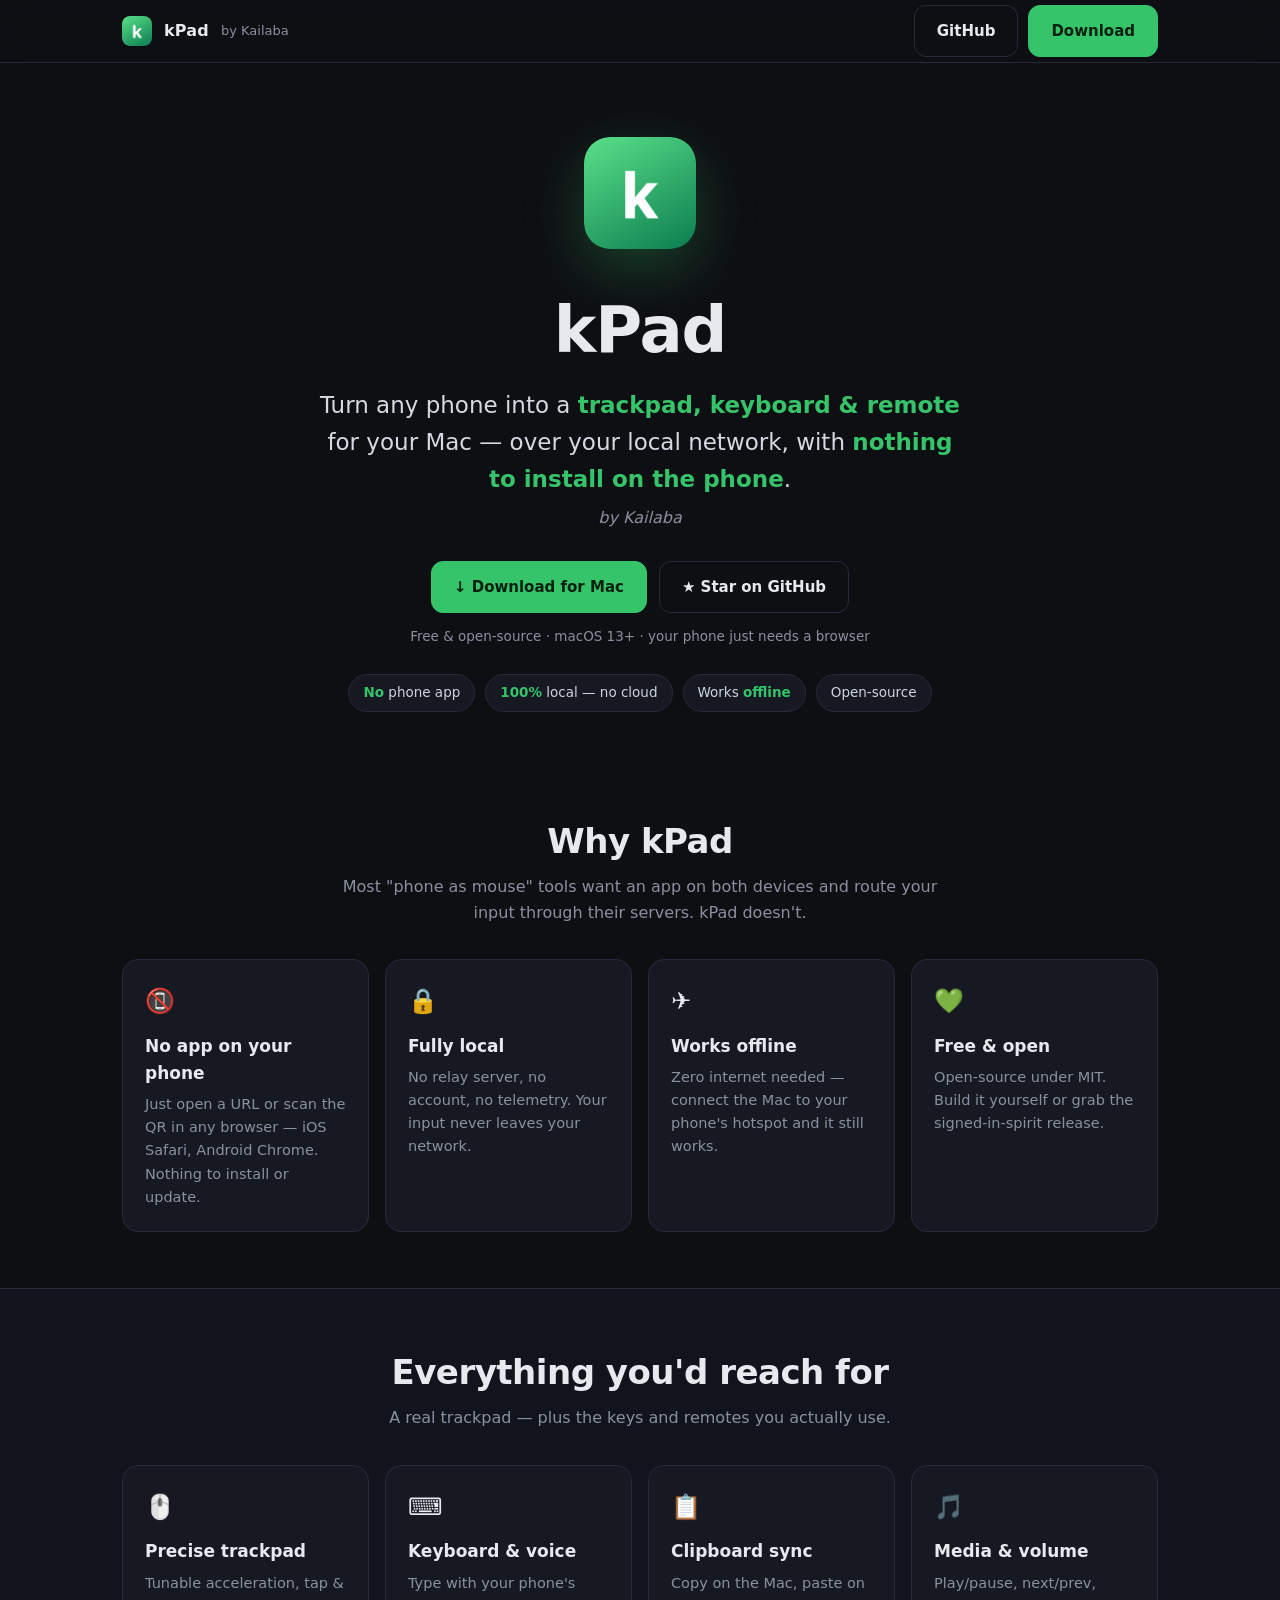
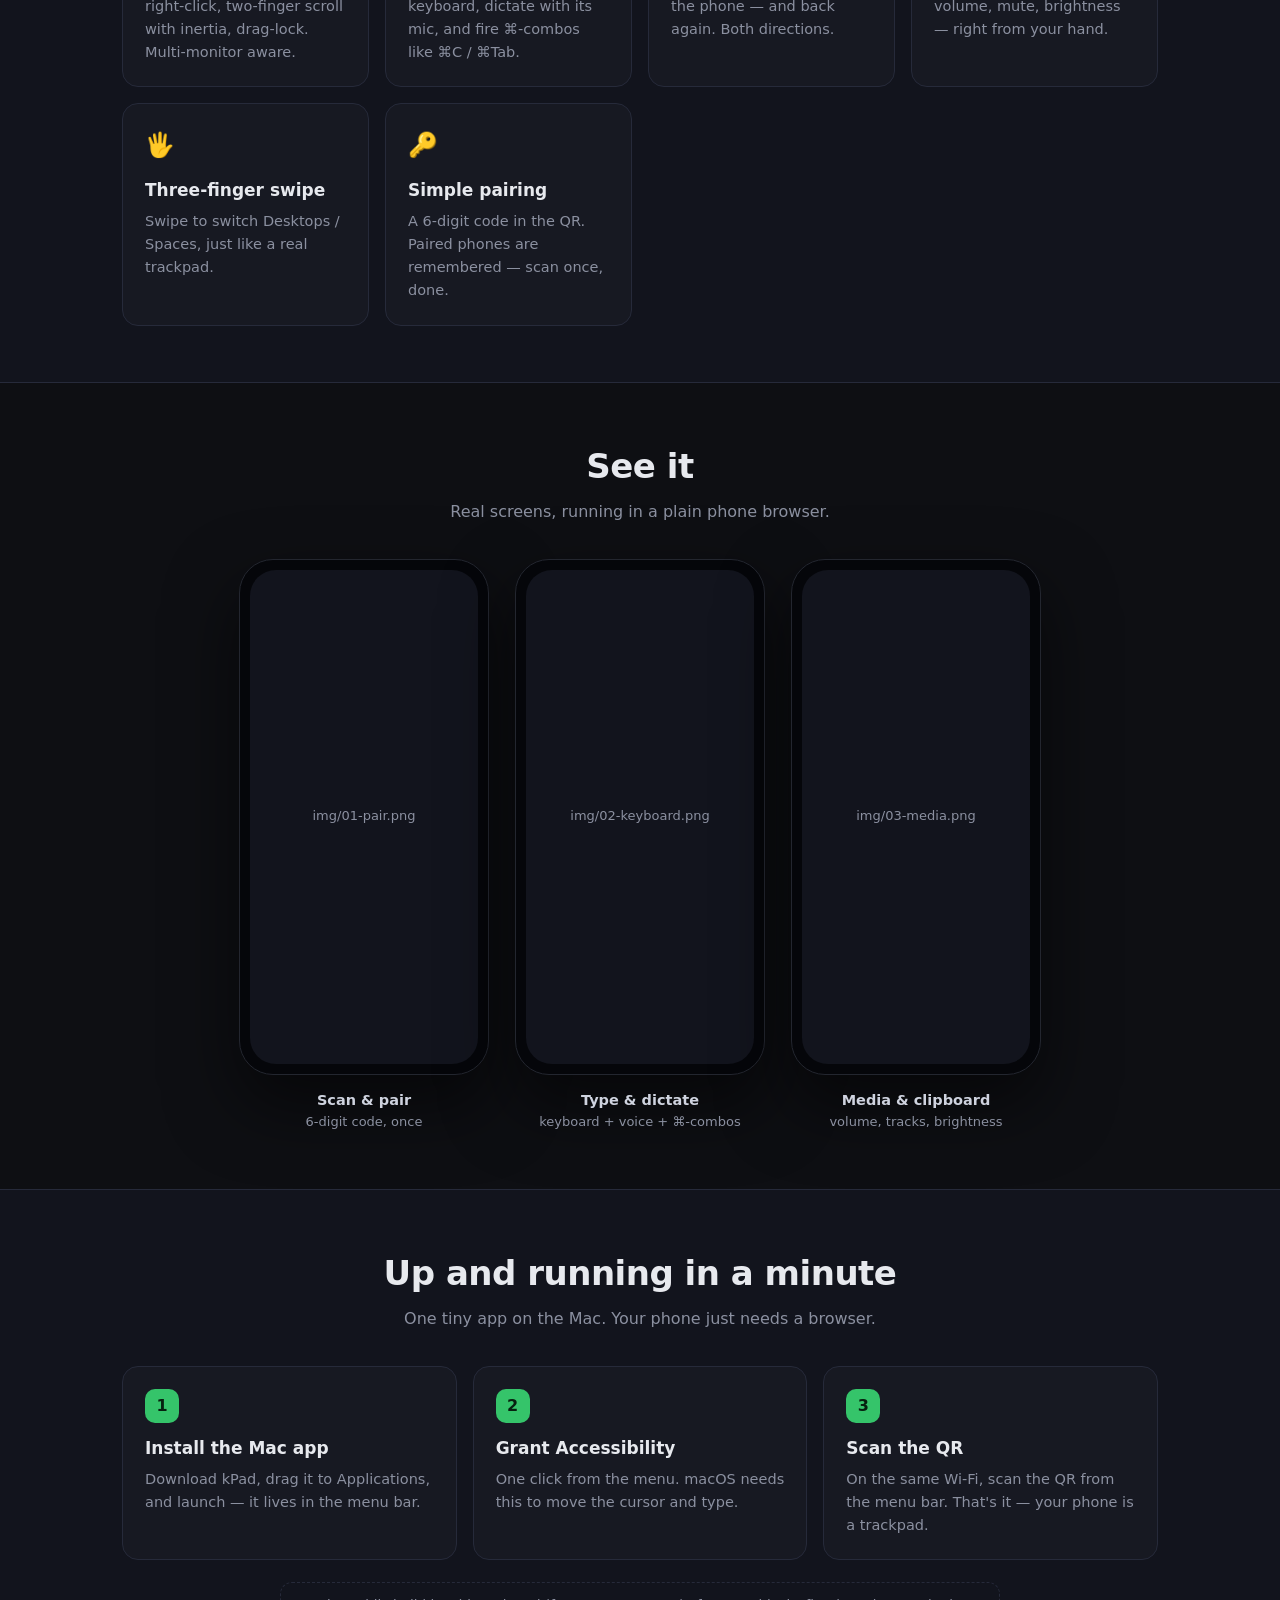
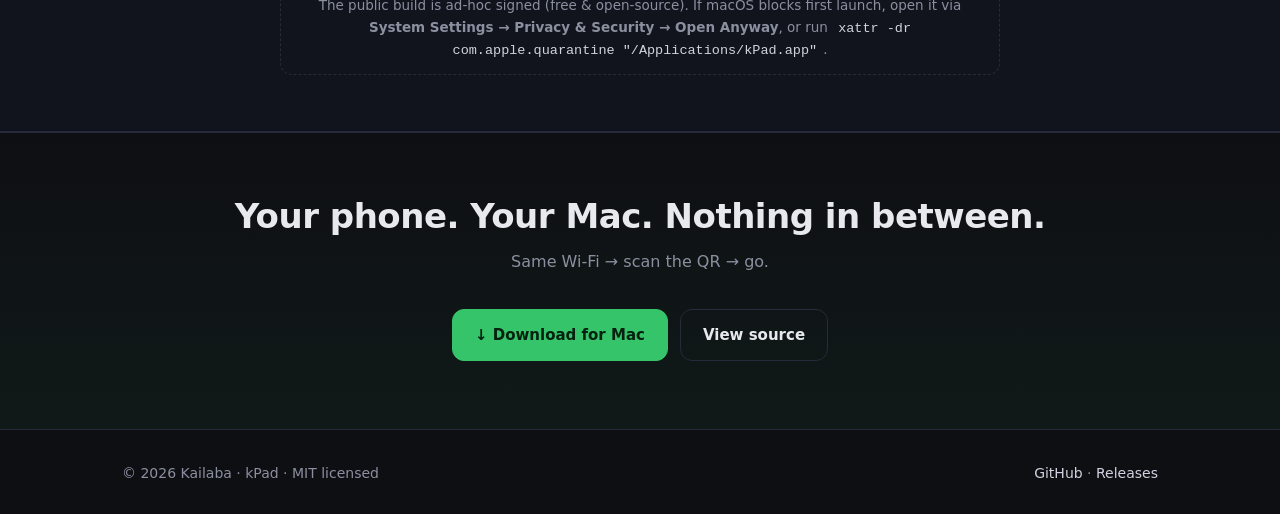
==== site/index.html @ 1374c8f3 "Add kPad landing page (site/) for VPS hosting Single-file dark landing page matching the app: hero +" ====
<!doctype html>
<html lang="en">
<head>
<meta charset="utf-8">
<meta name="viewport" content="width=device-width, initial-scale=1">
<title>kPad — turn any phone into a trackpad for your Mac</title>
<meta name="description" content="kPad turns any phone into a trackpad, keyboard, and remote for your Mac — over your local network, with nothing to install on the phone. Fully local, open-source, free.">
<meta name="theme-color" content="#0e0f13">
<meta property="og:title" content="kPad — your phone as a Mac trackpad">
<meta property="og:description" content="Fully local. No phone app. No cloud. Open-source. Scan a QR and go.">
<meta property="og:image" content="icon.png">
<meta property="og:type" content="website">
<link rel="icon" href="icon.png">
<style>
  :root{
    --bg:#0e0f13; --bg2:#12141d; --card:#171922; --line:#262a3a;
    --fg:#e7e9ee; --muted:#8b90a0; --ok:#35c46a; --ok2:#1fa855;
    --maxw:1080px;
  }
  *{box-sizing:border-box}
  html{scroll-behavior:smooth}
  body{
    margin:0; background:var(--bg); color:var(--fg);
    font:16px/1.6 -apple-system,BlinkMacSystemFont,"Segoe UI",system-ui,sans-serif;
    -webkit-font-smoothing:antialiased;
  }
  a{color:inherit}
  .wrap{max-width:var(--maxw); margin:0 auto; padding:0 22px}
  .btn{
    display:inline-flex; align-items:center; gap:8px; text-decoration:none;
    padding:13px 22px; border-radius:12px; font-weight:600; font-size:15px;
    border:1px solid var(--line);
  }
  .btn.primary{background:var(--ok); color:#06210f; border-color:var(--ok)}
  .btn.primary:hover{filter:brightness(1.05)}
  .btn.ghost{background:transparent; color:var(--fg)}
  .btn.ghost:hover{border-color:var(--muted)}
  .muted{color:var(--muted)}

  /* nav */
  nav{position:sticky; top:0; z-index:10; background:rgba(14,15,19,.8);
    backdrop-filter:saturate(160%) blur(10px); border-bottom:1px solid var(--line)}
  nav .wrap{display:flex; align-items:center; gap:12px; height:62px}
  nav img{width:30px; height:30px; border-radius:8px}
  nav .name{font-weight:700; letter-spacing:.2px}
  nav .spacer{margin-left:auto}
  nav .links{display:flex; gap:10px; align-items:center}
  @media(max-width:560px){ nav .ghost{display:none} }

  /* hero */
  .hero{text-align:center; padding:74px 0 40px}
  .hero .icon{width:112px; height:112px; border-radius:26px;
    box-shadow:0 20px 60px rgba(53,196,106,.28); }
  .hero h1{font-size:clamp(38px,7vw,64px); margin:22px 0 6px; letter-spacing:-1px}
  .hero .tag{font-size:clamp(18px,3.2vw,23px); max-width:640px; margin:0 auto; color:#d6d9e2}
  .hero .tag b{color:var(--ok)}
  .by{margin-top:8px; color:var(--muted); font-style:italic}
  .cta{display:flex; gap:12px; justify-content:center; flex-wrap:wrap; margin:30px 0 12px}
  .subnote{color:var(--muted); font-size:13.5px}

  /* pills */
  .pills{display:flex; gap:10px; justify-content:center; flex-wrap:wrap; margin:26px 0 6px}
  .pill{border:1px solid var(--line); background:var(--card); color:#cfd3df;
    padding:7px 14px; border-radius:999px; font-size:13.5px}
  .pill b{color:var(--ok)}

  section{padding:56px 0}
  .h2{font-size:clamp(26px,4vw,34px); margin:0 0 6px; text-align:center; letter-spacing:-.5px}
  .sub{color:var(--muted); text-align:center; max-width:620px; margin:0 auto 34px}

  /* why cards */
  .grid{display:grid; gap:16px}
  .why{grid-template-columns:repeat(4,1fr)}
  .cards3{grid-template-columns:repeat(3,1fr)}
  @media(max-width:860px){ .why{grid-template-columns:repeat(2,1fr)} .cards3{grid-template-columns:1fr} }
  @media(max-width:560px){ .why{grid-template-columns:1fr} }
  .card{background:var(--card); border:1px solid var(--line); border-radius:16px; padding:22px}
  .card .emoji{font-size:24px}
  .card h3{margin:12px 0 6px; font-size:17px}
  .card p{margin:0; color:var(--muted); font-size:14.5px}

  /* screenshots */
  .shots{display:flex; gap:26px; justify-content:center; flex-wrap:wrap}
  .phone{width:250px}
  .frame{
    border-radius:34px; padding:10px; background:#05060a;
    border:1px solid #23262f; box-shadow:0 30px 70px rgba(0,0,0,.55);
  }
  .frame .screen{
    border-radius:26px; overflow:hidden; aspect-ratio:9/19.5; background:var(--bg2);
    display:flex; align-items:center; justify-content:center;
  }
  .frame .screen img{width:100%; height:100%; object-fit:cover; display:block}
  .frame .ph{color:var(--muted); font-size:13px; text-align:center; padding:20px}
  .phone .cap{text-align:center; color:#cfd3df; margin-top:14px; font-size:14.5px; font-weight:600}
  .phone .cap span{display:block; color:var(--muted); font-weight:400; font-size:13px}

  /* steps */
  .steps{counter-reset:s; display:grid; gap:16px; grid-template-columns:repeat(3,1fr)}
  @media(max-width:860px){ .steps{grid-template-columns:1fr} }
  .step{background:var(--card); border:1px solid var(--line); border-radius:16px; padding:22px; position:relative}
  .step::before{counter-increment:s; content:counter(s);
    display:inline-flex; align-items:center; justify-content:center;
    width:34px; height:34px; border-radius:10px; background:var(--ok); color:#06210f; font-weight:800; margin-bottom:12px}
  .step h3{margin:0 0 6px; font-size:17px}
  .step p{margin:0; color:var(--muted); font-size:14.5px}
  .note{max-width:720px; margin:22px auto 0; color:var(--muted); font-size:13.5px; text-align:center;
    border:1px dashed var(--line); border-radius:12px; padding:12px 16px}
  .note code{background:var(--bg2); padding:2px 6px; border-radius:6px; color:#cfd3df}

  .final{text-align:center; background:linear-gradient(180deg,transparent,rgba(53,196,106,.06)); border-top:1px solid var(--line)}

  footer{border-top:1px solid var(--line); padding:32px 0; color:var(--muted); font-size:14px}
  footer .wrap{display:flex; gap:14px; align-items:center; flex-wrap:wrap; justify-content:space-between}
  footer a{color:#cfd3df; text-decoration:none}
  footer a:hover{color:var(--ok)}
</style>
</head>
<body>

<nav>
  <div class="wrap">
    <img src="icon.png" alt="kPad">
    <span class="name">kPad</span>
    <span class="muted" style="font-size:13px">by Kailaba</span>
    <span class="spacer"></span>
    <div class="links">
      <a class="btn ghost" href="https://github.com/exceptionspg/kpad">GitHub</a>
      <a class="btn primary" href="https://github.com/exceptionspg/kpad/releases/latest">Download</a>
    </div>
  </div>
</nav>

<header class="hero">
  <div class="wrap">
    <img class="icon" src="icon.png" alt="kPad icon">
    <h1>kPad</h1>
    <p class="tag">Turn any phone into a <b>trackpad, keyboard &amp; remote</b> for your Mac — over your local network, with <b>nothing to install on the phone</b>.</p>
    <p class="by">by Kailaba</p>
    <div class="cta">
      <a class="btn primary" href="https://github.com/exceptionspg/kpad/releases/latest">↓ Download for Mac</a>
      <a class="btn ghost" href="https://github.com/exceptionspg/kpad">★ Star on GitHub</a>
    </div>
    <p class="subnote">Free &amp; open-source · macOS 13+ · your phone just needs a browser</p>
    <div class="pills">
      <span class="pill"><b>No</b> phone app</span>
      <span class="pill"><b>100%</b> local — no cloud</span>
      <span class="pill">Works <b>offline</b></span>
      <span class="pill">Open-source</span>
    </div>
  </div>
</header>

<section id="why">
  <div class="wrap">
    <h2 class="h2">Why kPad</h2>
    <p class="sub">Most "phone as mouse" tools want an app on both devices and route your input through their servers. kPad doesn't.</p>
    <div class="grid why">
      <div class="card"><div class="emoji">📵</div><h3>No app on your phone</h3><p>Just open a URL or scan the QR in any browser — iOS Safari, Android Chrome. Nothing to install or update.</p></div>
      <div class="card"><div class="emoji">🔒</div><h3>Fully local</h3><p>No relay server, no account, no telemetry. Your input never leaves your network.</p></div>
      <div class="card"><div class="emoji">✈️</div><h3>Works offline</h3><p>Zero internet needed — connect the Mac to your phone's hotspot and it still works.</p></div>
      <div class="card"><div class="emoji">💚</div><h3>Free &amp; open</h3><p>Open-source under MIT. Build it yourself or grab the signed-in-spirit release.</p></div>
    </div>
  </div>
</section>

<section id="features" style="background:var(--bg2); border-top:1px solid var(--line); border-bottom:1px solid var(--line)">
  <div class="wrap">
    <h2 class="h2">Everything you'd reach for</h2>
    <p class="sub">A real trackpad — plus the keys and remotes you actually use.</p>
    <div class="grid why">
      <div class="card"><div class="emoji">🖱️</div><h3>Precise trackpad</h3><p>Tunable acceleration, tap &amp; right-click, two-finger scroll with inertia, drag-lock. Multi-monitor aware.</p></div>
      <div class="card"><div class="emoji">⌨️</div><h3>Keyboard &amp; voice</h3><p>Type with your phone's keyboard, dictate with its mic, and fire ⌘-combos like ⌘C / ⌘Tab.</p></div>
      <div class="card"><div class="emoji">📋</div><h3>Clipboard sync</h3><p>Copy on the Mac, paste on the phone — and back again. Both directions.</p></div>
      <div class="card"><div class="emoji">🎵</div><h3>Media &amp; volume</h3><p>Play/pause, next/prev, volume, mute, brightness — right from your hand.</p></div>
      <div class="card"><div class="emoji">🖐️</div><h3>Three-finger swipe</h3><p>Swipe to switch Desktops / Spaces, just like a real trackpad.</p></div>
      <div class="card"><div class="emoji">🔑</div><h3>Simple pairing</h3><p>A 6-digit code in the QR. Paired phones are remembered — scan once, done.</p></div>
    </div>
  </div>
</section>

<section id="screens">
  <div class="wrap">
    <h2 class="h2">See it</h2>
    <p class="sub">Real screens, running in a plain phone browser.</p>
    <div class="shots">
      <div class="phone">
        <div class="frame"><div class="screen"><img src="img/01-pair.png" alt="Pairing screen" onerror="this.style.display='none';this.parentNode.innerHTML='<div class=ph>img/01-pair.png</div>'"></div></div>
        <div class="cap">Scan &amp; pair<span>6-digit code, once</span></div>
      </div>
      <div class="phone">
        <div class="frame"><div class="screen"><img src="img/02-keyboard.png" alt="Keyboard screen" onerror="this.style.display='none';this.parentNode.innerHTML='<div class=ph>img/02-keyboard.png</div>'"></div></div>
        <div class="cap">Type &amp; dictate<span>keyboard + voice + ⌘-combos</span></div>
      </div>
      <div class="phone">
        <div class="frame"><div class="screen"><img src="img/03-media.png" alt="Media screen" onerror="this.style.display='none';this.parentNode.innerHTML='<div class=ph>img/03-media.png</div>'"></div></div>
        <div class="cap">Media &amp; clipboard<span>volume, tracks, brightness</span></div>
      </div>
    </div>
  </div>
</section>

<section id="how" style="background:var(--bg2); border-top:1px solid var(--line); border-bottom:1px solid var(--line)">
  <div class="wrap">
    <h2 class="h2">Up and running in a minute</h2>
    <p class="sub">One tiny app on the Mac. Your phone just needs a browser.</p>
    <div class="steps">
      <div class="step"><h3>Install the Mac app</h3><p>Download kPad, drag it to Applications, and launch — it lives in the menu bar.</p></div>
      <div class="step"><h3>Grant Accessibility</h3><p>One click from the menu. macOS needs this to move the cursor and type.</p></div>
      <div class="step"><h3>Scan the QR</h3><p>On the same Wi-Fi, scan the QR from the menu bar. That's it — your phone is a trackpad.</p></div>
    </div>
    <p class="note">The public build is ad-hoc signed (free &amp; open-source). If macOS blocks first launch, open it via <b>System Settings → Privacy &amp; Security → Open Anyway</b>, or run <code>xattr -dr com.apple.quarantine "/Applications/kPad.app"</code>.</p>
  </div>
</section>

<section class="final">
  <div class="wrap">
    <h2 class="h2">Your phone. Your Mac. Nothing in between.</h2>
    <p class="sub">Same Wi-Fi → scan the QR → go.</p>
    <div class="cta">
      <a class="btn primary" href="https://github.com/exceptionspg/kpad/releases/latest">↓ Download for Mac</a>
      <a class="btn ghost" href="https://github.com/exceptionspg/kpad">View source</a>
    </div>
  </div>
</section>

<footer>
  <div class="wrap">
    <span>© 2026 Kailaba · kPad · MIT licensed</span>
    <span>
      <a href="https://github.com/exceptionspg/kpad">GitHub</a> ·
      <a href="https://github.com/exceptionspg/kpad/releases/latest">Releases</a>
    </span>
  </div>
</footer>

</body>
</html>
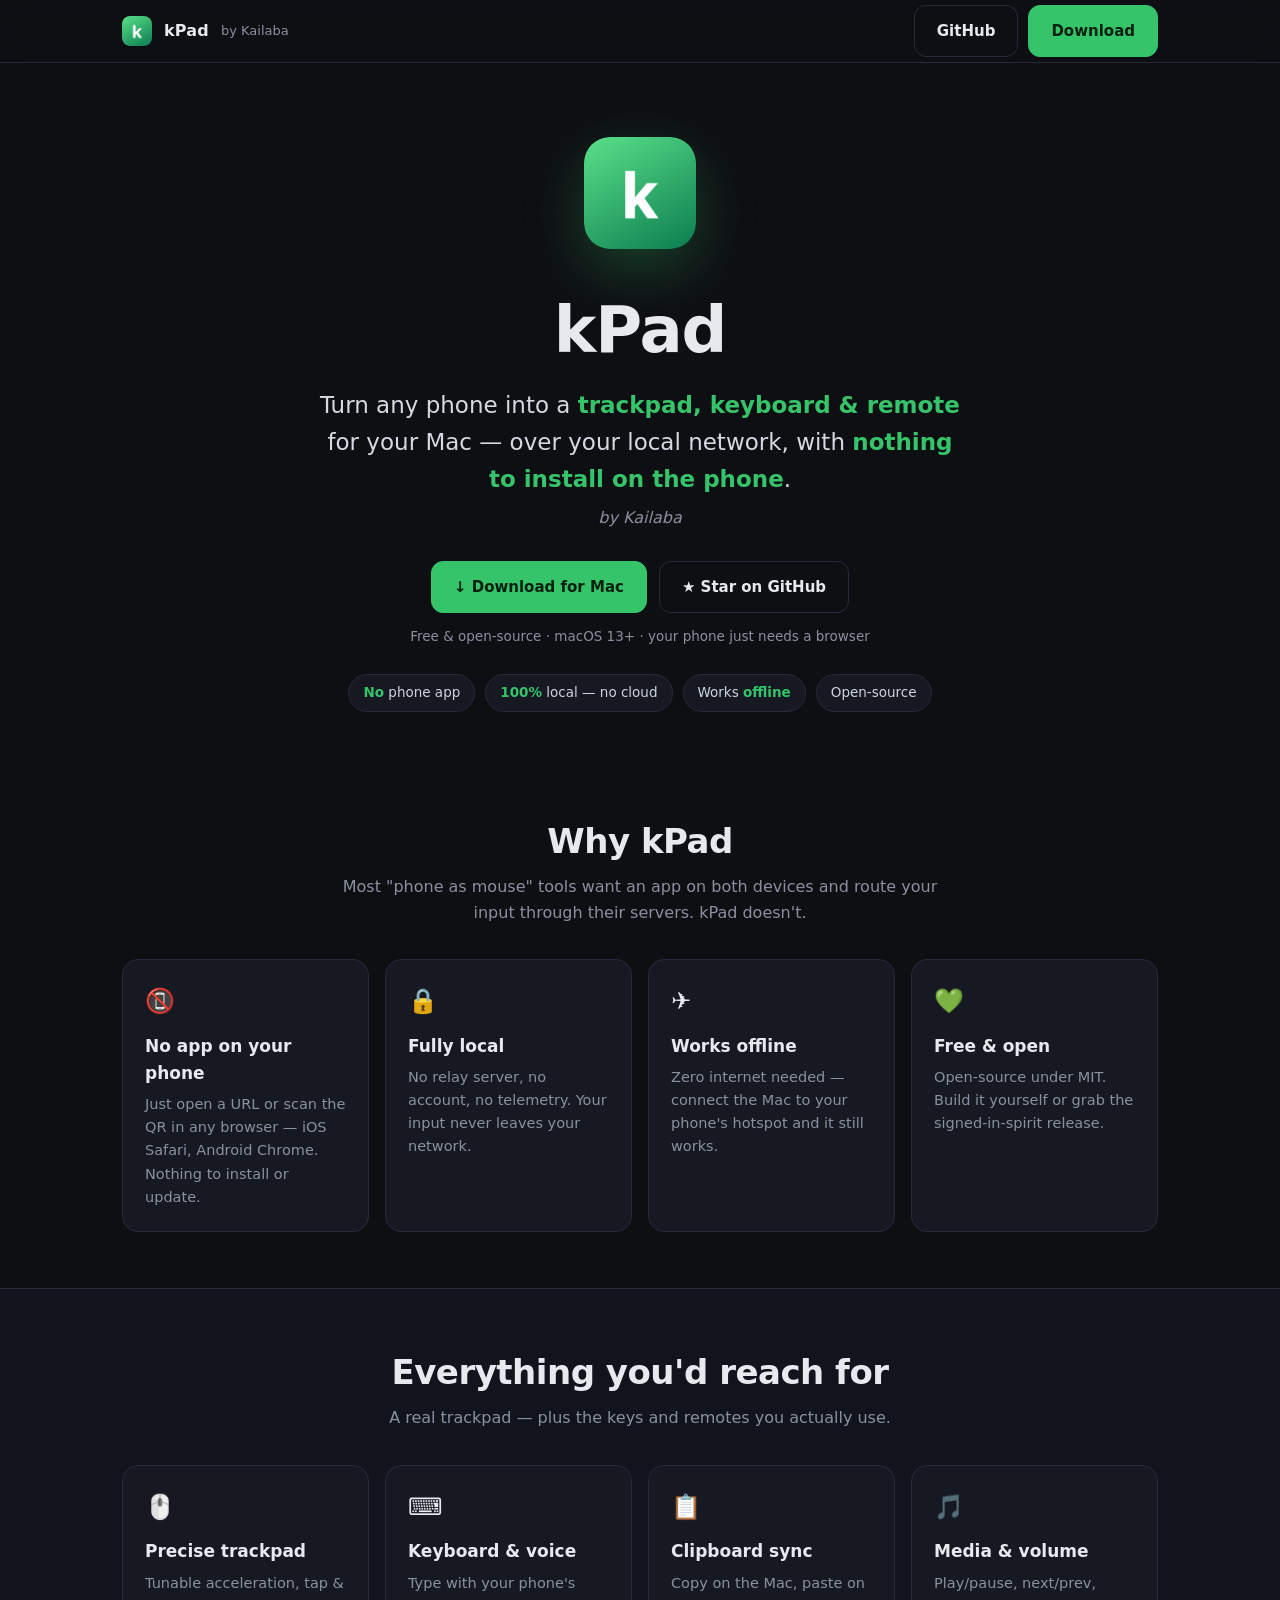
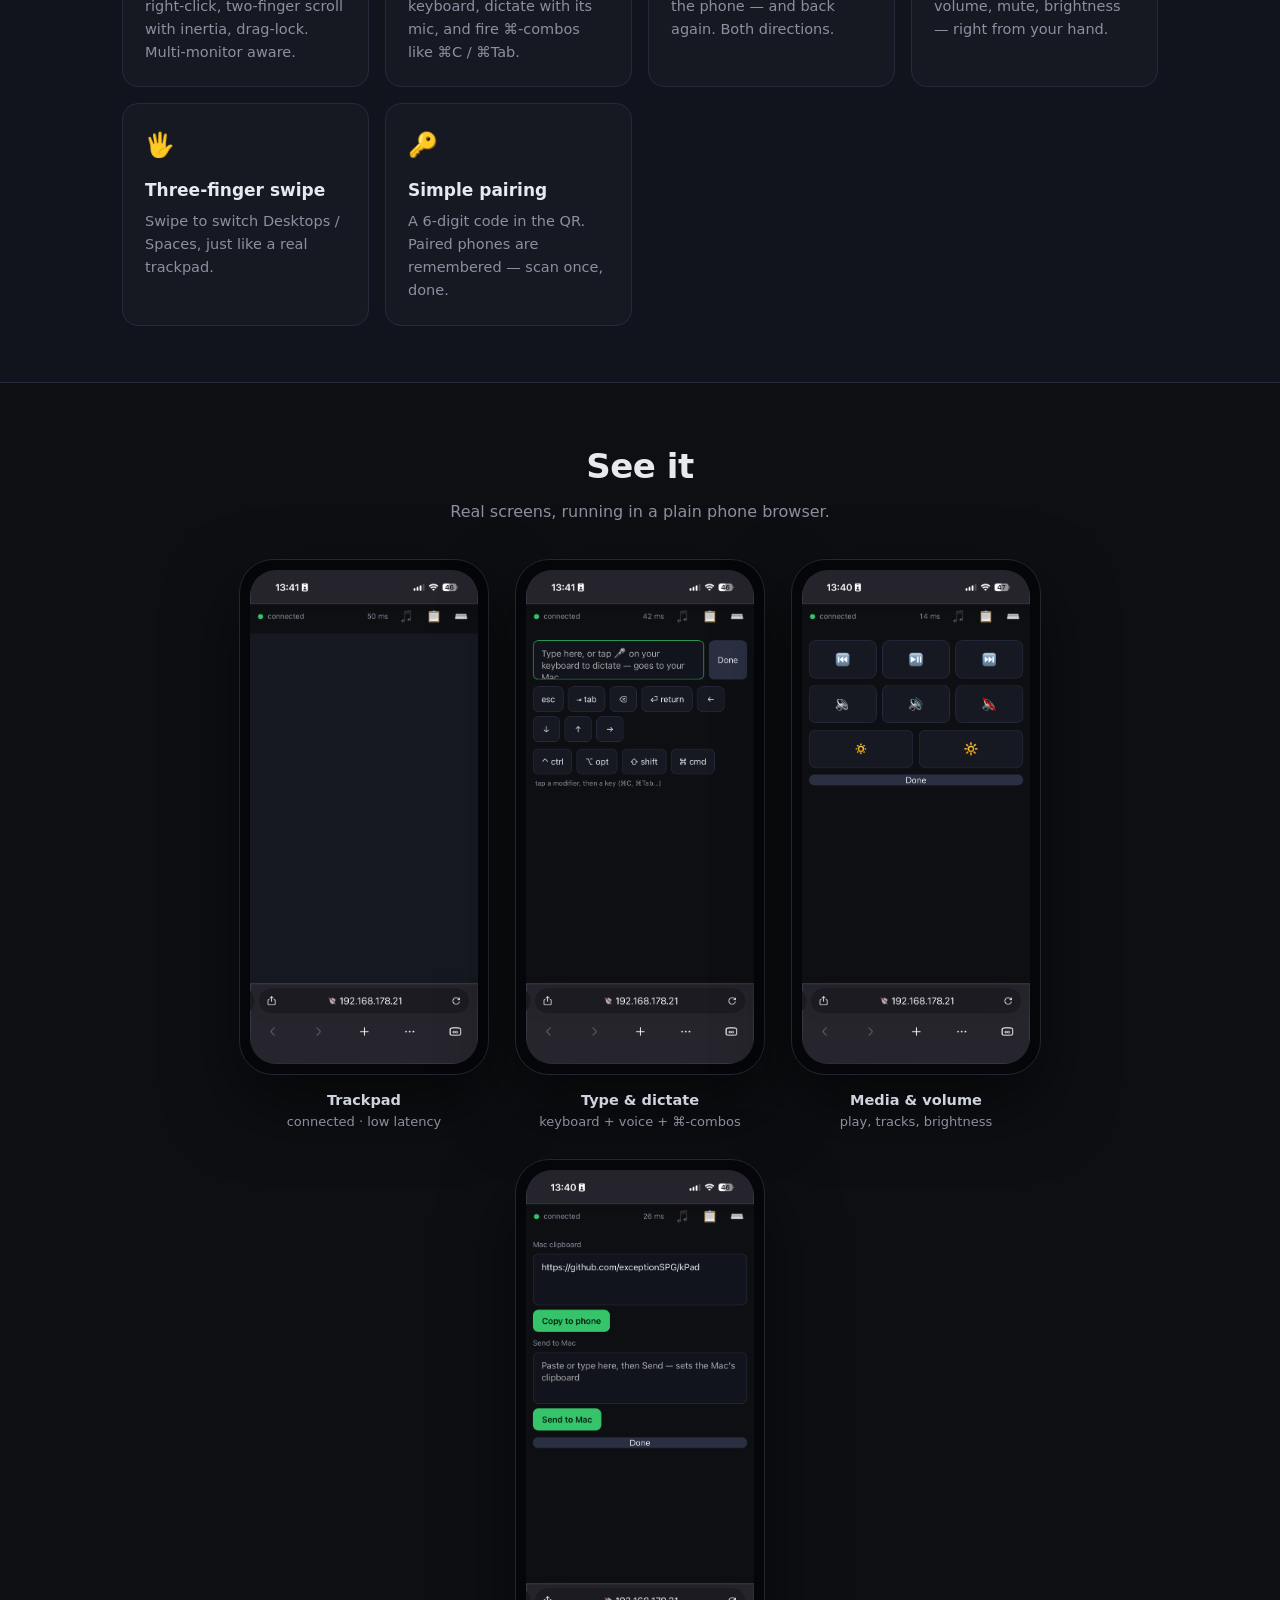
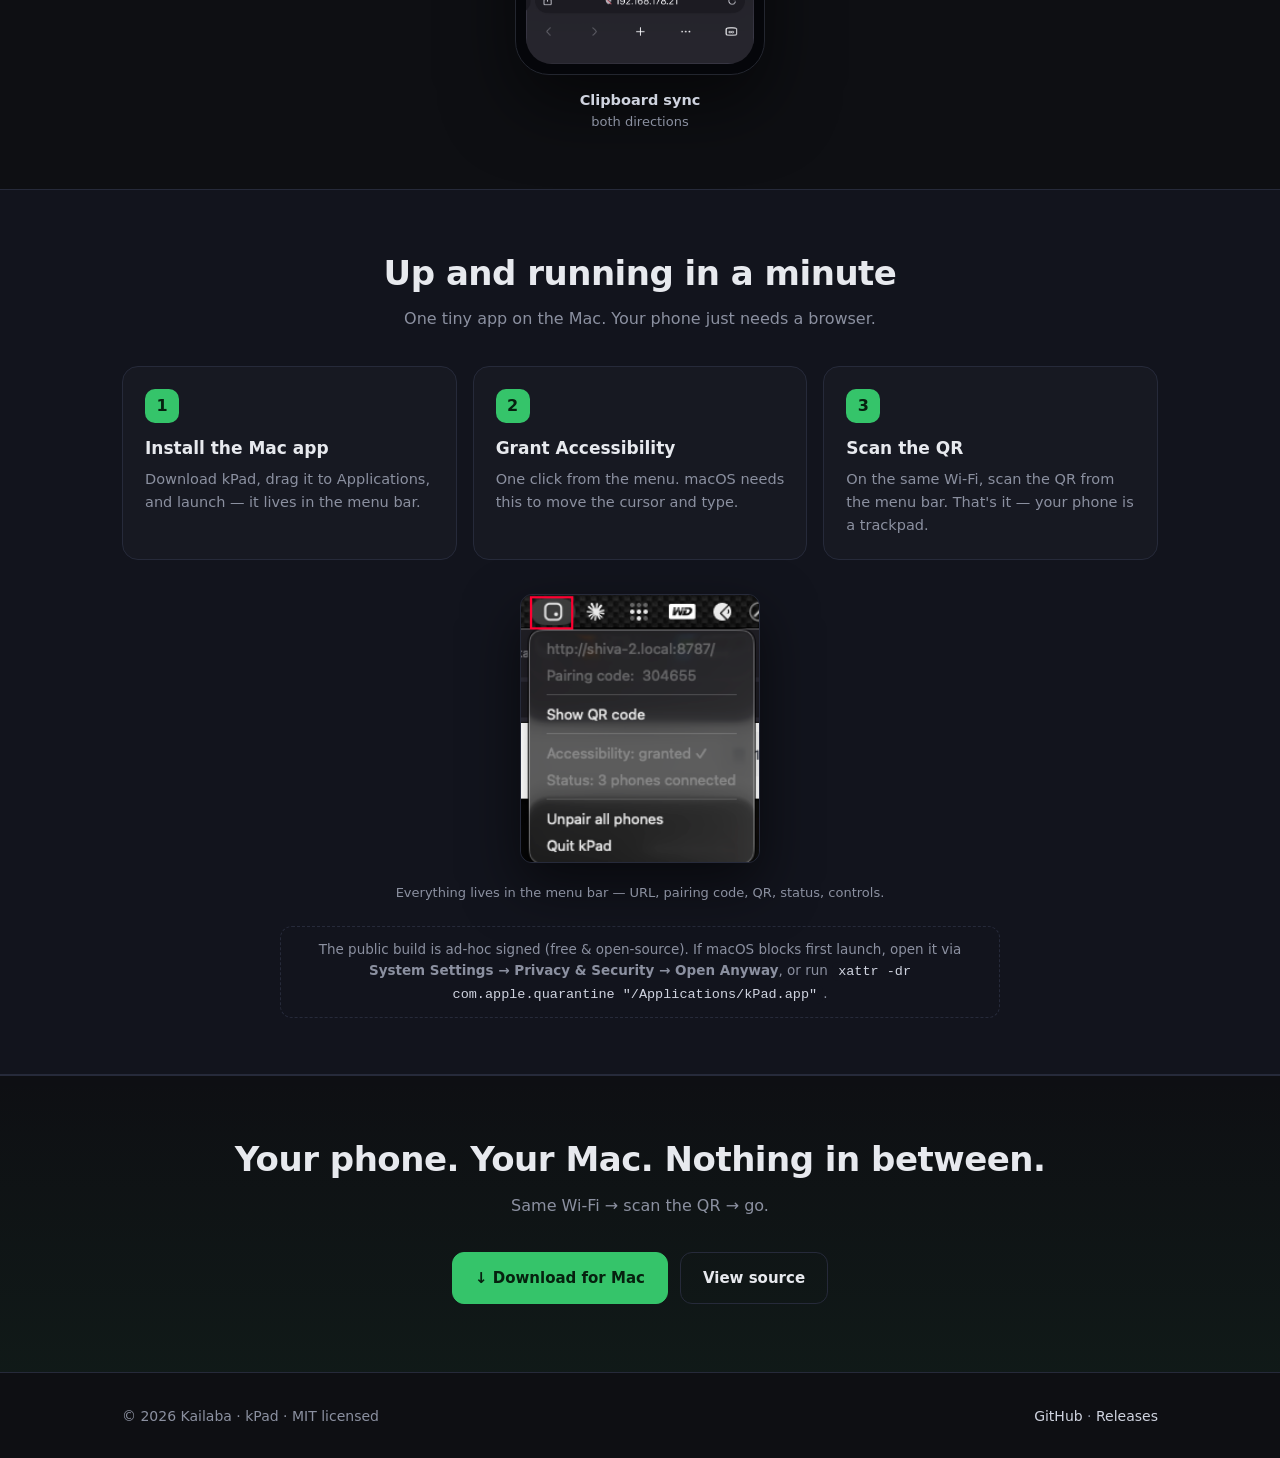
==== commit aa6ebb58: "Landing page: real phone screenshots + Mac menu-bar shot; fix repo URL casing - site/img: 4 phone sc" ====
--- a/site/index.html
+++ b/site/index.html
@@ -125,8 +125,8 @@
     <span class="muted" style="font-size:13px">by Kailaba</span>
     <span class="spacer"></span>
     <div class="links">
-      <a class="btn ghost" href="https://github.com/exceptionspg/kpad">GitHub</a>
-      <a class="btn primary" href="https://github.com/exceptionspg/kpad/releases/latest">Download</a>
+      <a class="btn ghost" href="https://github.com/exceptionSPG/kPad">GitHub</a>
+      <a class="btn primary" href="https://github.com/exceptionSPG/kPad/releases/latest">Download</a>
     </div>
   </div>
 </nav>
@@ -138,8 +138,8 @@
     <p class="tag">Turn any phone into a <b>trackpad, keyboard &amp; remote</b> for your Mac — over your local network, with <b>nothing to install on the phone</b>.</p>
     <p class="by">by Kailaba</p>
     <div class="cta">
-      <a class="btn primary" href="https://github.com/exceptionspg/kpad/releases/latest">↓ Download for Mac</a>
-      <a class="btn ghost" href="https://github.com/exceptionspg/kpad">★ Star on GitHub</a>
+      <a class="btn primary" href="https://github.com/exceptionSPG/kPad/releases/latest">↓ Download for Mac</a>
+      <a class="btn ghost" href="https://github.com/exceptionSPG/kPad">★ Star on GitHub</a>
     </div>
     <p class="subnote">Free &amp; open-source · macOS 13+ · your phone just needs a browser</p>
     <div class="pills">
@@ -185,16 +185,20 @@
     <p class="sub">Real screens, running in a plain phone browser.</p>
     <div class="shots">
       <div class="phone">
-        <div class="frame"><div class="screen"><img src="img/01-pair.png" alt="Pairing screen" onerror="this.style.display='none';this.parentNode.innerHTML='<div class=ph>img/01-pair.png</div>'"></div></div>
-        <div class="cap">Scan &amp; pair<span>6-digit code, once</span></div>
-      </div>
-      <div class="phone">
-        <div class="frame"><div class="screen"><img src="img/02-keyboard.png" alt="Keyboard screen" onerror="this.style.display='none';this.parentNode.innerHTML='<div class=ph>img/02-keyboard.png</div>'"></div></div>
+        <div class="frame"><div class="screen"><img src="img/trackpad.png" alt="Trackpad, connected"></div></div>
+        <div class="cap">Trackpad<span>connected · low latency</span></div>
+      </div>
+      <div class="phone">
+        <div class="frame"><div class="screen"><img src="img/keyboard.png" alt="Keyboard &amp; modifiers"></div></div>
         <div class="cap">Type &amp; dictate<span>keyboard + voice + ⌘-combos</span></div>
       </div>
       <div class="phone">
-        <div class="frame"><div class="screen"><img src="img/03-media.png" alt="Media screen" onerror="this.style.display='none';this.parentNode.innerHTML='<div class=ph>img/03-media.png</div>'"></div></div>
-        <div class="cap">Media &amp; clipboard<span>volume, tracks, brightness</span></div>
+        <div class="frame"><div class="screen"><img src="img/media.png" alt="Media &amp; volume"></div></div>
+        <div class="cap">Media &amp; volume<span>play, tracks, brightness</span></div>
+      </div>
+      <div class="phone">
+        <div class="frame"><div class="screen"><img src="img/clipboard.png" alt="Clipboard sync"></div></div>
+        <div class="cap">Clipboard sync<span>both directions</span></div>
       </div>
     </div>
   </div>
@@ -209,6 +213,10 @@
       <div class="step"><h3>Grant Accessibility</h3><p>One click from the menu. macOS needs this to move the cursor and type.</p></div>
       <div class="step"><h3>Scan the QR</h3><p>On the same Wi-Fi, scan the QR from the menu bar. That's it — your phone is a trackpad.</p></div>
     </div>
+    <figure style="margin:34px 0 0; text-align:center">
+      <img src="img/menubar.png" alt="kPad menu bar" style="width:240px; border-radius:12px; border:1px solid var(--line); box-shadow:0 22px 55px rgba(0,0,0,.55)">
+      <figcaption class="muted" style="margin-top:12px; font-size:13px">Everything lives in the menu bar — URL, pairing code, QR, status, controls.</figcaption>
+    </figure>
     <p class="note">The public build is ad-hoc signed (free &amp; open-source). If macOS blocks first launch, open it via <b>System Settings → Privacy &amp; Security → Open Anyway</b>, or run <code>xattr -dr com.apple.quarantine "/Applications/kPad.app"</code>.</p>
   </div>
 </section>
@@ -218,8 +226,8 @@
     <h2 class="h2">Your phone. Your Mac. Nothing in between.</h2>
     <p class="sub">Same Wi-Fi → scan the QR → go.</p>
     <div class="cta">
-      <a class="btn primary" href="https://github.com/exceptionspg/kpad/releases/latest">↓ Download for Mac</a>
-      <a class="btn ghost" href="https://github.com/exceptionspg/kpad">View source</a>
+      <a class="btn primary" href="https://github.com/exceptionSPG/kPad/releases/latest">↓ Download for Mac</a>
+      <a class="btn ghost" href="https://github.com/exceptionSPG/kPad">View source</a>
     </div>
   </div>
 </section>
@@ -228,8 +236,8 @@
   <div class="wrap">
     <span>© 2026 Kailaba · kPad · MIT licensed</span>
     <span>
-      <a href="https://github.com/exceptionspg/kpad">GitHub</a> ·
-      <a href="https://github.com/exceptionspg/kpad/releases/latest">Releases</a>
+      <a href="https://github.com/exceptionSPG/kPad">GitHub</a> ·
+      <a href="https://github.com/exceptionSPG/kPad/releases/latest">Releases</a>
     </span>
   </div>
 </footer>
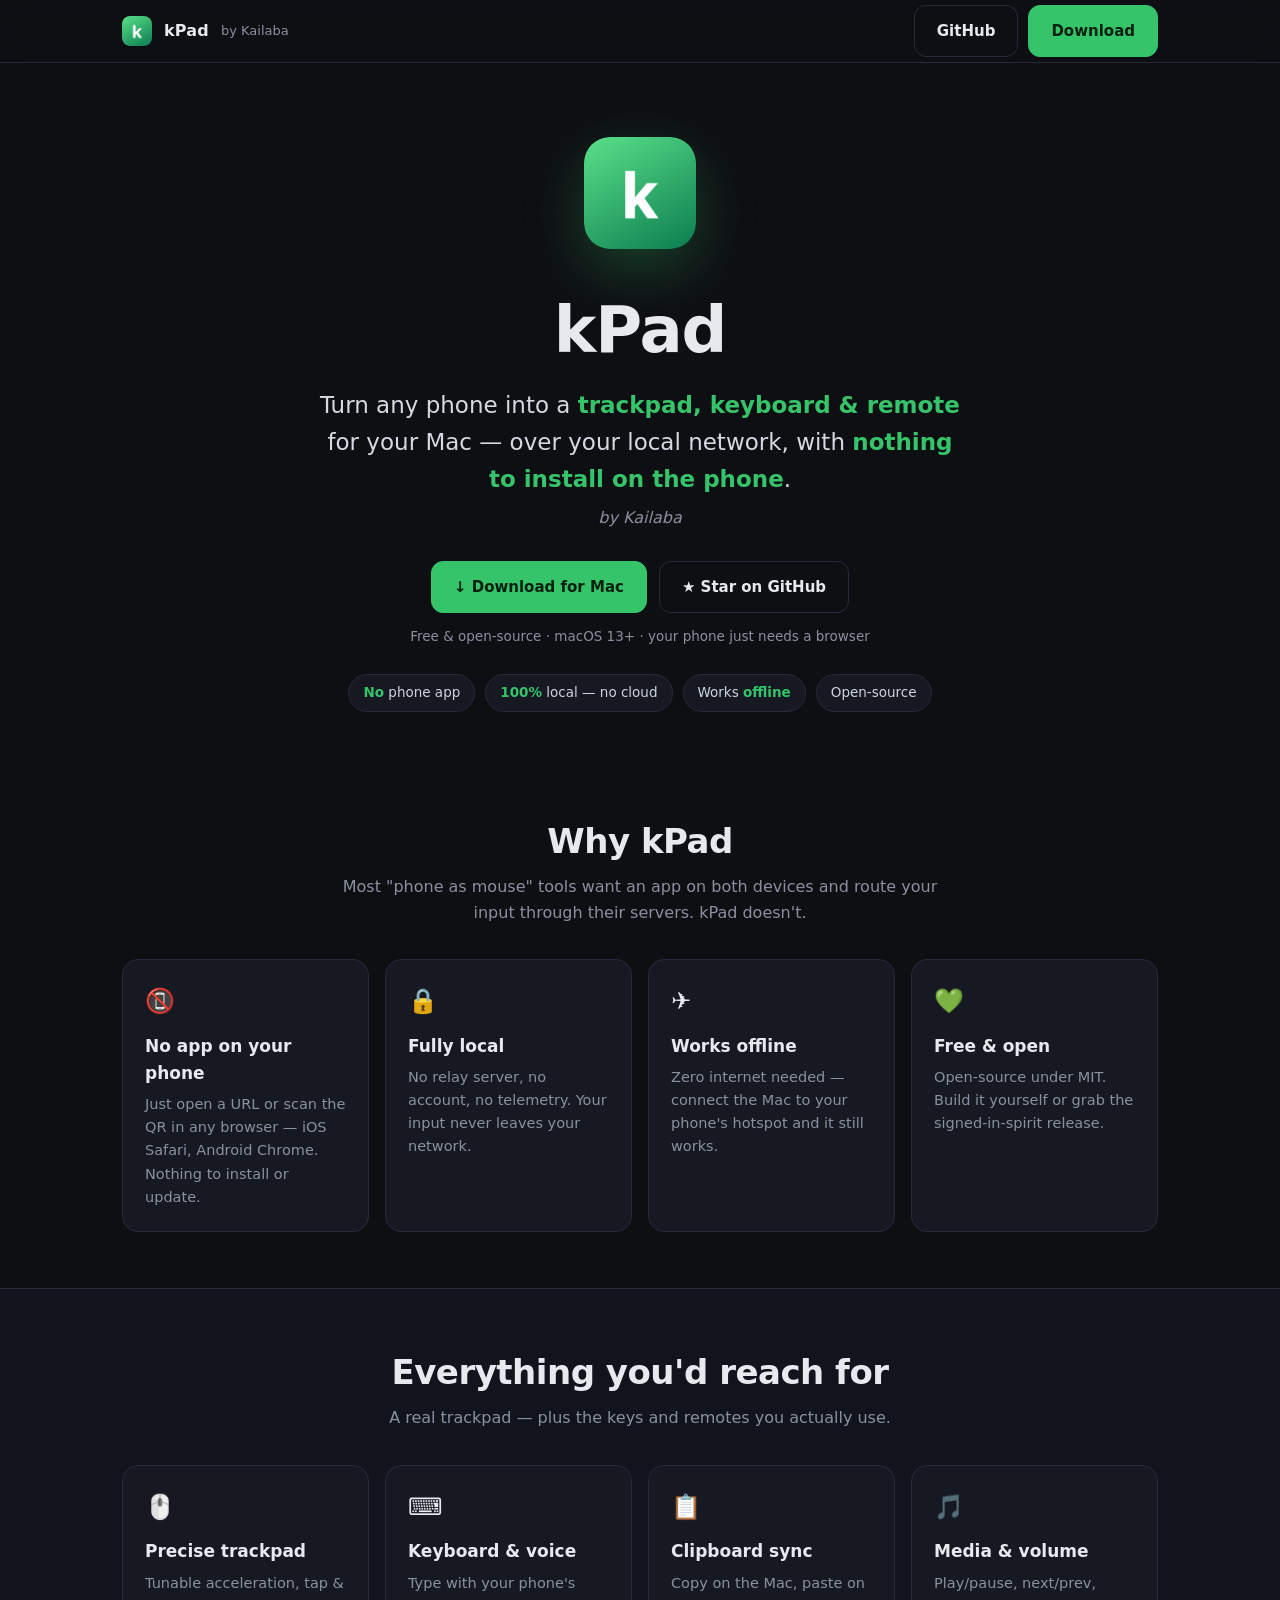
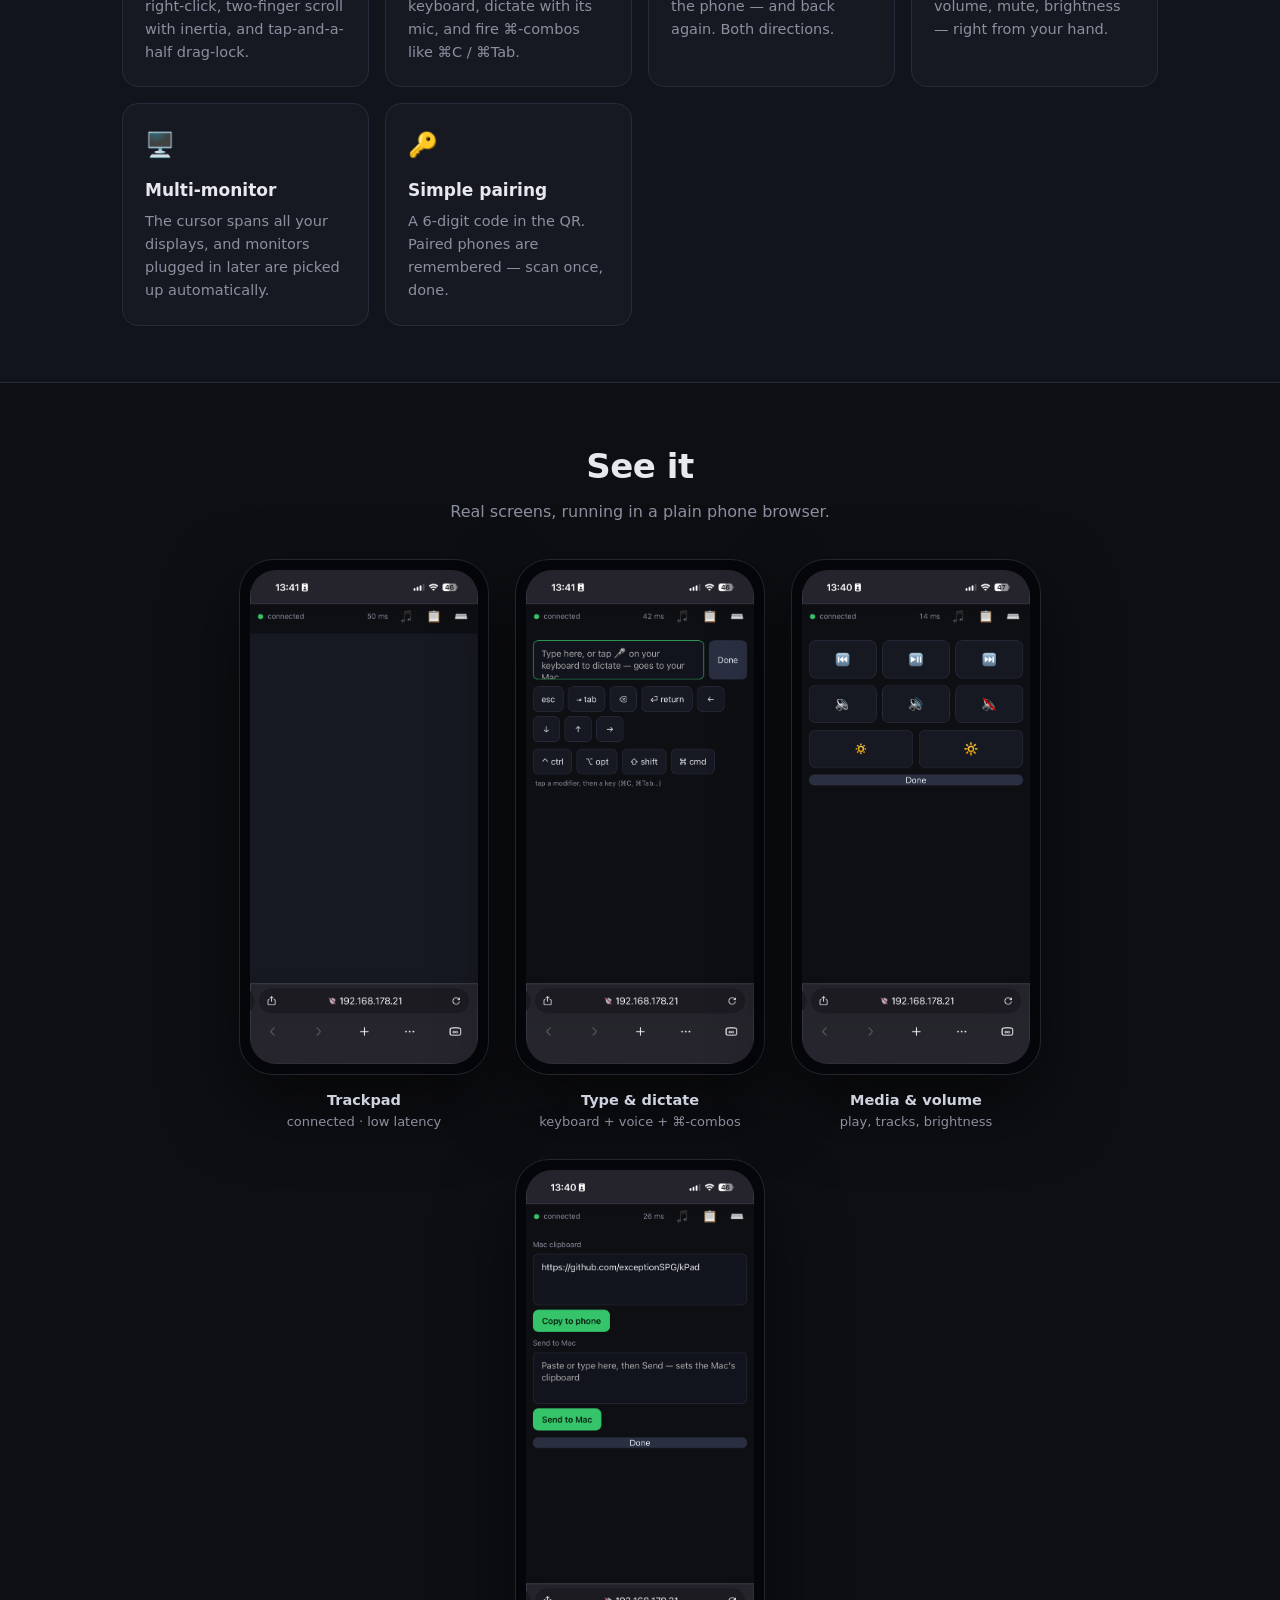
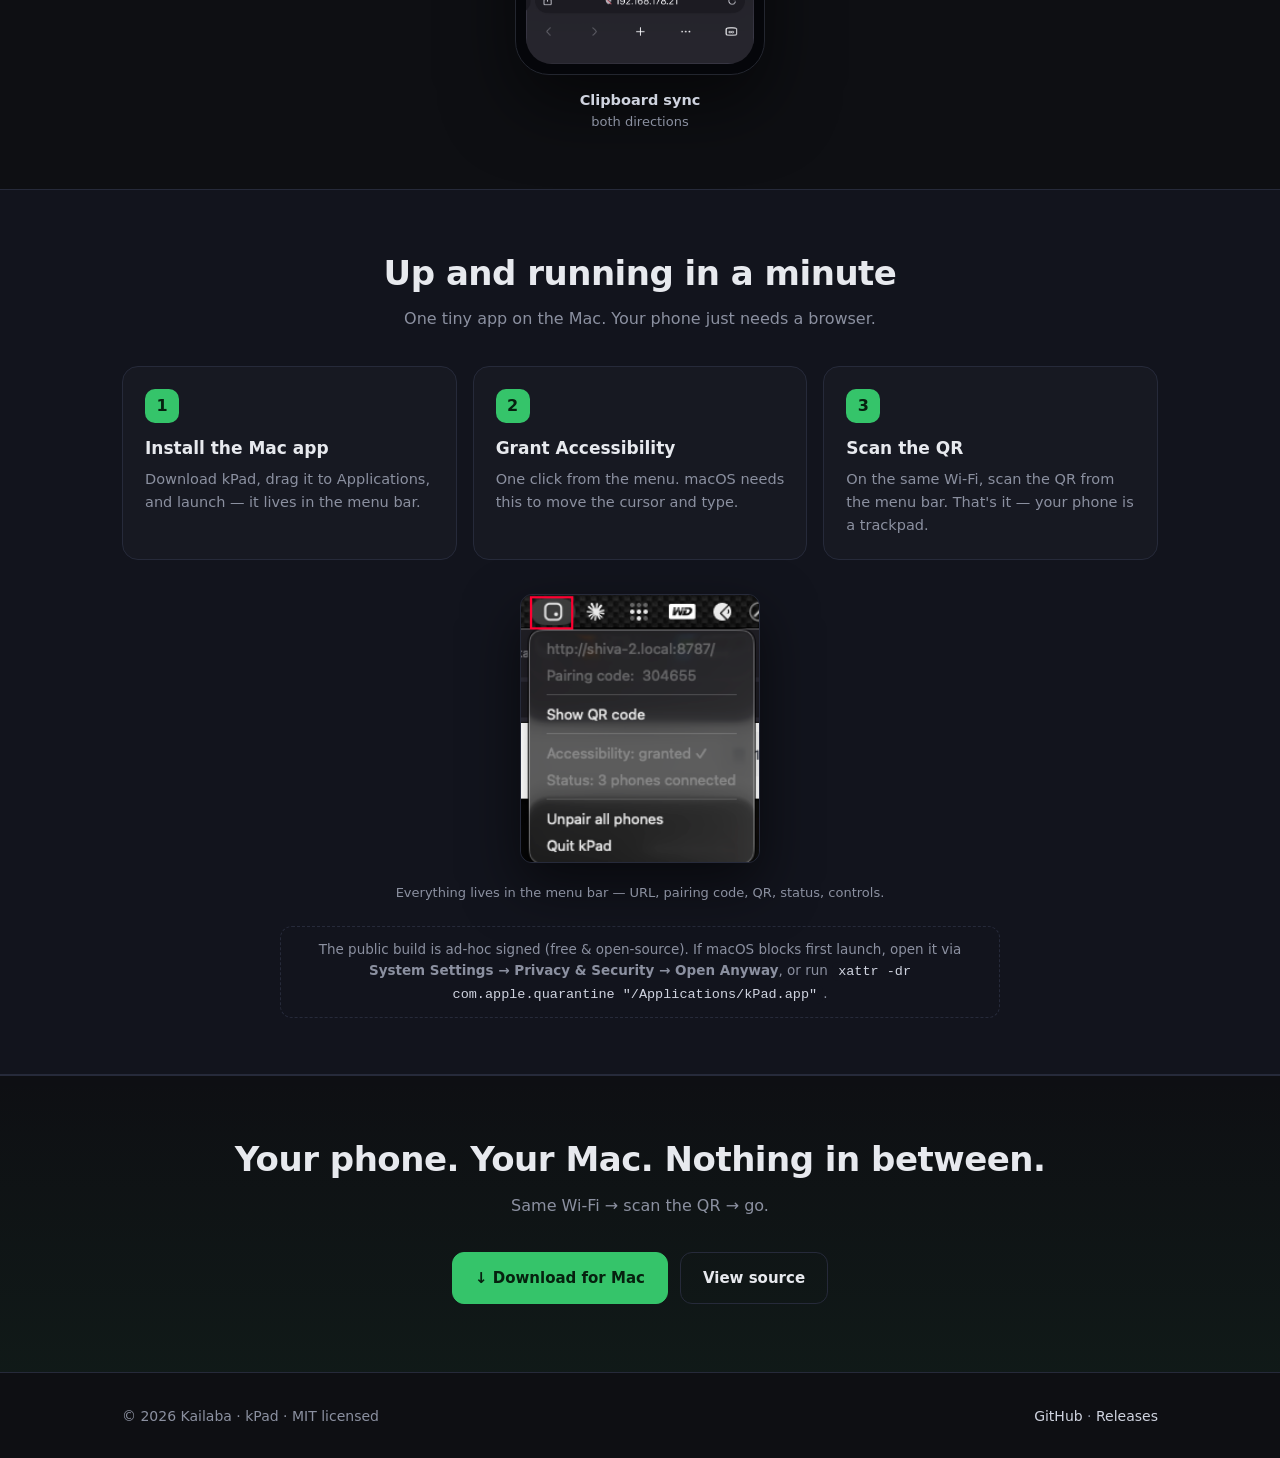
==== commit 09fddbb0: "Remove desktop-switch feature (unreliable on macOS); clean up Synthetic Ctrl+Arrow doesn't trigger M" ====
--- a/site/index.html
+++ b/site/index.html
@@ -169,11 +169,11 @@
     <h2 class="h2">Everything you'd reach for</h2>
     <p class="sub">A real trackpad — plus the keys and remotes you actually use.</p>
     <div class="grid why">
-      <div class="card"><div class="emoji">🖱️</div><h3>Precise trackpad</h3><p>Tunable acceleration, tap &amp; right-click, two-finger scroll with inertia, drag-lock. Multi-monitor aware.</p></div>
+      <div class="card"><div class="emoji">🖱️</div><h3>Precise trackpad</h3><p>Tunable acceleration, tap &amp; right-click, two-finger scroll with inertia, and tap-and-a-half drag-lock.</p></div>
       <div class="card"><div class="emoji">⌨️</div><h3>Keyboard &amp; voice</h3><p>Type with your phone's keyboard, dictate with its mic, and fire ⌘-combos like ⌘C / ⌘Tab.</p></div>
       <div class="card"><div class="emoji">📋</div><h3>Clipboard sync</h3><p>Copy on the Mac, paste on the phone — and back again. Both directions.</p></div>
       <div class="card"><div class="emoji">🎵</div><h3>Media &amp; volume</h3><p>Play/pause, next/prev, volume, mute, brightness — right from your hand.</p></div>
-      <div class="card"><div class="emoji">🖐️</div><h3>Three-finger swipe</h3><p>Swipe to switch Desktops / Spaces, just like a real trackpad.</p></div>
+      <div class="card"><div class="emoji">🖥️</div><h3>Multi-monitor</h3><p>The cursor spans all your displays, and monitors plugged in later are picked up automatically.</p></div>
       <div class="card"><div class="emoji">🔑</div><h3>Simple pairing</h3><p>A 6-digit code in the QR. Paired phones are remembered — scan once, done.</p></div>
     </div>
   </div>
